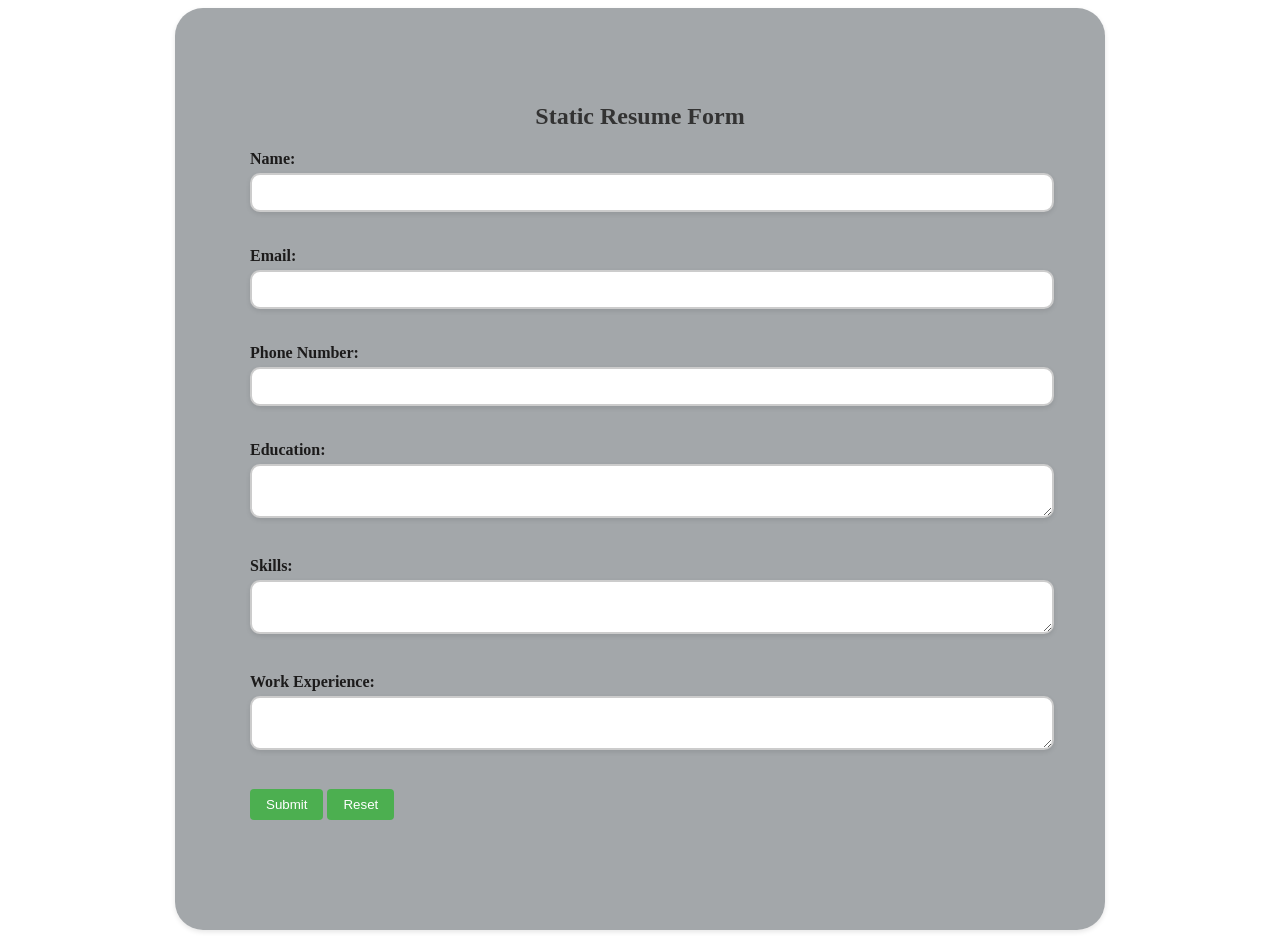
==== index.html @ 7383ae0a "first commit" ====
<!DOCTYPE html>
<html>
<head>
    <meta charset="utf-8">
    <title>Static Resume Form</title>
    <link rel="stylesheet" href="main.css">
</head>
<body>
    <div class="resume-form">
        <h2>Static Resume Form</h2>
        <form action="backend.php">
            <div class="form-group">
                <label for="name">Name:</label>
                <input type="text" id="name" name="name" required>
            </div>
            <div class="form-group">
                <label for="email">Email:</label>
                <input type="email" id="email" name="email" required>
            </div>
            <div class="form-group">
                <label for="contact">Phone Number:</label>
                <input type="text" id="contact" name="contact" required pattern="[0-9]{10}">
            </div>
            <div class="form-group">
                <label for="education">Education:</label>
                <textarea id="education" name="education" required></textarea>
            </div>
            <div class="form-group">
                <label for="skills">Skills:</label>
                <textarea id="skills" name="skills" required></textarea>
            </div>
            <div class="form-group">
                <label for="work-experience">Work Experience:</label>
                <textarea id="work-experience" name="work-experience" required></textarea>
            </div>
            <div class="form-group">
                <button type="submit">Submit</button>
                <button type="reset">Reset</button>
            </div>
        </form>
    </div>
    <script src="main.ts"></script>
</body>
</html>
---- main.css ----
.resume-form {
  max-width: 780px;
  margin: 0 auto;
  padding: 75px;
  background-color: #747a7fa8;
  border-radius: 28px;
  box-shadow: 0px 2px 5px rgba(0, 0, 0, 0.1);
  font-weight: bolder;
}

h2 {
  text-align: center;
  color: #333;
}

.form-group {
  margin-bottom: 35px;
}

label {
  display: block;
  margin-bottom: 5px;
  color: #1c1b1b;
}

input,
textarea {
  width: 100%;
  padding: 10px;
  border: 2px solid #ccc;
  border-radius: 10px;
  box-shadow: 0px 2px 5px rgba(0, 0, 0, 0.1);
}

button {
  padding: 8px 16px;
  background-color: #4caf50;
  color: white;
  border: none;
  border-radius: 4px;
  cursor: pointer;
  transition: background-color 0.3s ease-in-out;
}

button:hover {
  background-color: #3e8e41;
}
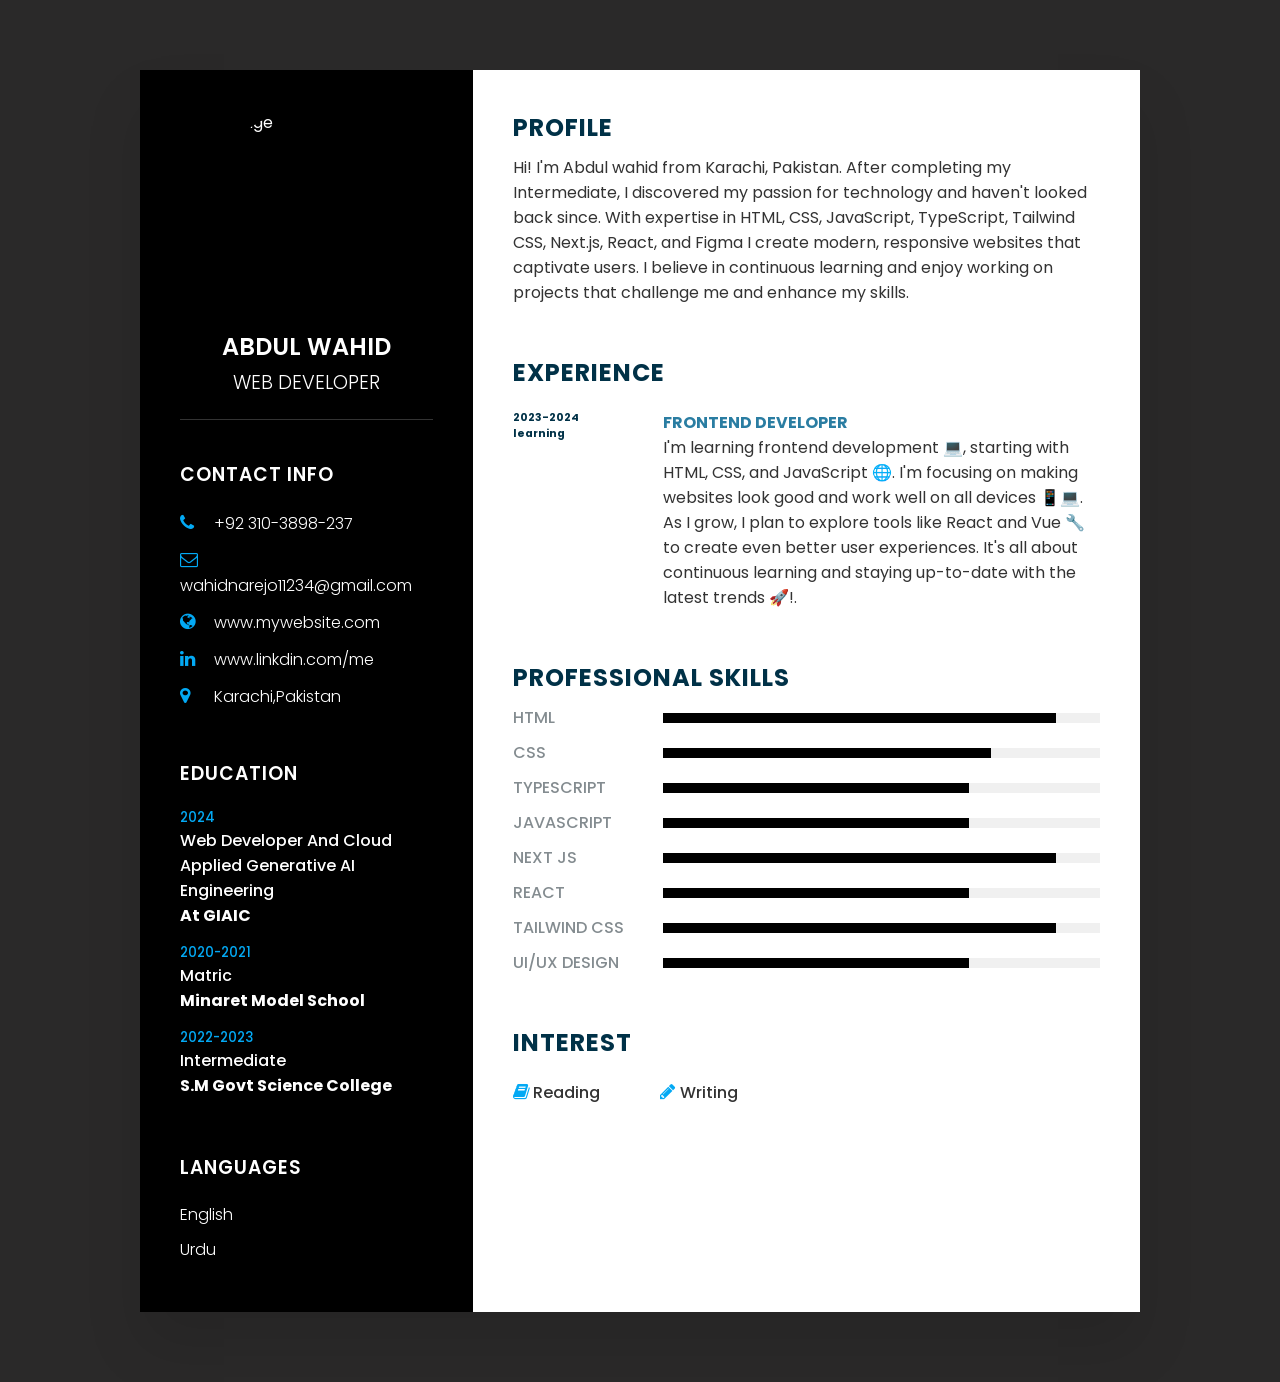
==== commit 701fa65b: "updated index.html" ====
--- a/index.html
+++ b/index.html
@@ -1,44 +1,171 @@
 <!DOCTYPE html>
-<html>
+<html lang="en">
 <head>
-    <meta charset="utf-8">
-    <title>Static Resume Form</title>
-    <link rel="stylesheet" href="main.css">
+    <meta charset="UTF-8">
+    <meta name="viewport" content="width=1, initial-scale=1.0">
+    <title>Static Resume Builder</title>
+    <link rel="stylesheet" href="https://cdnjs.cloudflare.com/ajax/libs/font-awesome/4.7.0/css/font-awesome.css" integrity="sha512-5A8nwdMOWrSz20fDsjczgUidUBR8liPYU+WymTZP1lmY9G6Oc7HlZv156XqnsgNUzTyMefFTcsFH/tnJE/+xBg==" crossorigin="anonymous" referrerpolicy="no-referrer" />
+    <link rel="stylesheet" href="style.css">
 </head>
+
 <body>
-    <div class="resume-form">
-        <h2>Static Resume Form</h2>
-        <form action="backend.php">
-            <div class="form-group">
-                <label for="name">Name:</label>
-                <input type="text" id="name" name="name" required>
+    <div class="container">
+        <div class="left_side">
+            <div class="profileText">
+                <div class="imgBx">
+                    <img src="goku.jpg" alt="Image">
+                </div>
+                <h2>Abdul Wahid <br><span>Web Developer</span></h2>
             </div>
-            <div class="form-group">
-                <label for="email">Email:</label>
-                <input type="email" id="email" name="email" required>
+            <div class="contactInfo">
+                <h3 class="title">Contact Info</h3>
+                <ul>
+                    <li>
+                       <span class="icon"> <i class="fa fa-phone" aria-hidden="true"></i></span>
+                       <span class="text">+92 310-3898-237</span>
+                    </li>
+                    <li>
+                        <span class="icon"><i class="fa fa-envelope-o" aria-hidden="true"></i></span>
+                        <span class="text">wahidnarejo11234@gmail.com</span>
+                     </li>
+                     <li>
+                        <span class="icon"><i class="fa fa-globe" aria-hidden="true"></i></span>
+                        <span class="text">www.mywebsite.com</span>
+                     </li>
+                     <li>
+                        <span class="icon"><i class="fa fa-linkedin" aria-hidden="true"></i></span>
+                        <span class="text">www.linkdin.com/me</span>
+                     </li>
+                     <li>
+                        <span class="icon"><i class="fa fa-map-marker" aria-hidden="true"></i></span>
+                        <span class="text">Karachi,Pakistan</span>
+                     </li>
+                </ul>
             </div>
-            <div class="form-group">
-                <label for="contact">Phone Number:</label>
-                <input type="text" id="contact" name="contact" required pattern="[0-9]{10}">
+
+            <div class="contactInfo education">
+                <h3 class="title">Education</h3>
+                <ul>
+                    <li>
+                       
+                            <h5> 2024 </h5>
+                            <h4>Web Developer And Cloud Applied Generative AI Engineering </h4>
+                            <h4> At GIAIC</h4>
+                           </li>
+                           <li>
+                      <h5>2020-2021</h5>
+                      <h4>Matric</h4>
+                      <h4>Minaret Model School</h4>
+                     </li>
+                    <li>
+                        <h5>2022-2023</h5>
+                        <h4>Intermediate</h4>
+                        <h4>S.M Govt Science College</h4>
+                       </li>
+                    
+                </ul>
+                
             </div>
-            <div class="form-group">
-                <label for="education">Education:</label>
-                <textarea id="education" name="education" required></textarea>
+            <div class="contactInfo language">
+                <h3 class="title">Languages</h3>
+                <ul>
+                    <li>
+                        <span class="text">English</span>
+                        <span class="percent">
+                        <div style="width:70%;"></div>
+                    </span>
+                    </li>
+                    <li>
+                        <span class="text">Urdu</span>
+                        <span class="percent">
+                        <div style="width:90%;"></div>
+                    </span>
+                    </li>
+                    
+                    </ul>
+                    </div>
+        </div>
+        <div class="right_side">
+            <div class="about">
+                <h2 class="title2">PROFILE</h2>
+                <p> Hi! I'm Abdul wahid from Karachi, Pakistan. After completing my Intermediate, I discovered my passion for technology and haven't looked back since. With expertise in HTML, CSS, JavaScript, TypeScript, Tailwind CSS, Next.js, React, and Figma I create modern, responsive websites that captivate users. I believe in continuous learning and enjoy working on projects that challenge me and enhance my skills.</p>
             </div>
-            <div class="form-group">
-                <label for="skills">Skills:</label>
-                <textarea id="skills" name="skills" required></textarea>
+            <div class="about">
+                <h2 class="title2">EXPERIENCE</h2>
+                <div class="box">
+                    <div class="year_company">
+                        <h6>2023-2024</h6>
+                        <h6>learning</h6>
+                    </div>
+                    <div class="text">
+                        <h4>Frontend Developer</h4>
+                        <p>I'm learning frontend development 💻, starting with HTML, CSS, and JavaScript 🌐. I'm focusing on making websites look good and work well on all devices 📱💻. As I grow, I plan to explore tools like React and Vue 🔧 to create even better user experiences. It's all about continuous learning and staying up-to-date with the latest trends 🚀!.</p>
+                    </div>
+
+                </div>
+
             </div>
-            <div class="form-group">
-                <label for="work-experience">Work Experience:</label>
-                <textarea id="work-experience" name="work-experience" required></textarea>
-            </div>
-            <div class="form-group">
-                <button type="submit">Submit</button>
-                <button type="reset">Reset</button>
-            </div>
-        </form>
+<div class="about skills">
+    <h2 class="title2">PROFESSIONAL SKILLS</h2>
+  <div class="box">
+    <h4>Html</h4>
+    <div class="percent">
+        <div style="width:90%;"></div>
     </div>
-    <script src="main.ts"></script>
+  </div>
+  <div class="box">
+    <h4>Css</h4>
+    <div class="percent">
+        <div style="width:75%;"></div>
+    </div>
+  </div>
+  <div class="box">
+    <h4>TypeScript</h4>
+    <div class="percent">
+        <div style="width:70%;"></div>
+    </div>
+  </div>
+  <div class="box">
+    <h4>JavaScript</h4>
+    <div class="percent">
+        <div style="width:70%;"></div>
+    </div>
+  </div>
+  <div class="box">
+    <h4>Next JS</h4>
+    <div class="percent">
+        <div style="width:90%;"></div>
+    </div>
+  </div>
+  <div class="box">
+    <h4>React</h4>
+    <div class="percent">
+        <div style="width:70%;"></div>
+    </div>
+  </div>
+  <div class="box">
+    <h4>Tailwind Css</h4>
+    <div class="percent">
+        <div style="width:90%;"></div>
+    </div>
+  </div>
+  <div class="box">
+    <h4>UI/UX Design</h4>
+    <div class="percent">
+        <div style="width:70%;"></div>
+    </div>
+  </div>
+</div>
+<div class="about interest">
+<h2 class="title2">INTEREST</h2>
+<ul>
+    <li><i class="fa fa-book" aria-hidden="true"></i>Reading</li>
+    <li><i class="fa fa-pencil" aria-hidden="true"></i>Writing</li>
+  
+</ul>
+</div>
+        </div>
+    </div>
+    
 </body>
 </html>
--- a/style.css
+++ b/style.css
@@ -0,0 +1,298 @@
+@import url('https://fonts.googleapis.com/css?family=Poppins:200,300,400,500,600,700,800,900&display=swap');
+
+* {
+    margin: 0;
+    padding: 0;
+    box-sizing: border-box;
+    font-family: 'Poppins', sans-serif;
+}
+
+body {
+    background: rgb(42, 41, 41);
+    display: flex;
+    justify-content: center;
+    align-items: center;
+    min-height: 100vh;
+    padding: 20px;
+}
+
+.container {
+    position: relative;
+    width: 100%;
+    max-width: 1000px;
+    min-height: 1000px;
+    margin: 50px;
+    background-color: #fff;
+    display: grid;
+    grid-template-columns: 1fr 2fr;
+    box-shadow: 0 35px 55px rgba(0, 0, 0, 0.1);
+}
+
+.container .left_side {
+    position: relative;
+    background: #000000;
+    padding: 40px;
+    color: #fff;
+}
+
+.profileText {
+    position: relative;
+    display: flex;
+    flex-direction: column;
+    align-items: center;
+    padding-bottom: 20px;
+    border-bottom: 1px solid rgba(255, 255, 255, 0.2);
+}
+
+.profileText .imgBx {
+    position: relative;
+    width: 200px;
+    height: 200px;
+    border-radius: 50%;
+    overflow: hidden;
+}
+
+.profileText .imgBx img {
+    position: absolute;
+    top: 0;
+    left: 0;
+    width: 100%;
+    height: 100%;
+    object-fit: cover;
+}
+
+.profileText h2 {
+    font-size: 1.5em;
+    margin-top: 20px;
+    text-transform: uppercase;
+    text-align: center;
+    font-weight: 600;
+    line-height: 1.4em;
+}
+
+.profileText h2 span {
+    font-size: 0.8em;
+    font-weight: 300;
+}
+
+.contactInfo {
+    padding-top: 40px;
+}
+
+.title {
+    text-transform: uppercase;
+    font-weight: 600;
+    letter-spacing: 1px;
+    margin-bottom: 20px;
+}
+
+.contactInfo ul {
+    position: relative;
+}
+
+.contactInfo ul li {
+    position: relative;
+    list-style: none;
+    margin: 10px 0;
+    cursor: pointer;
+}
+
+.contactInfo ul li .icon {
+    display: inline-block;
+    width: 30px;
+    font-size: 18px;
+    color: #03a9f4;
+}
+
+.contactInfo ul li span {
+    font-weight: 300;
+}
+
+.contactInfo.education li {
+    margin-bottom: 15px;
+}
+
+.contactInfo.education h5 {
+    color: #03a9f4;
+    font-weight: 500;
+}
+
+.contactInfo.education h4:nth-child(2) {
+    font-weight: 500;
+}
+
+.contactInfo.language .percent {
+    width: 100%;
+    height: 6px;
+    background: #081921;
+    margin-top: 5px;
+}
+
+.contactInfo.language .percent div {
+    width: 100%;
+    background: #03a9f4;
+}
+
+.container .right_side {
+    position: relative;
+    background: #fff;
+    padding: 40px;
+    color: #003147;
+}
+
+.about {
+    margin-bottom: 50px;
+}
+
+.about:last-child {
+    margin-bottom: 0;
+}
+
+.title2 {
+    text-transform: uppercase;
+    letter-spacing: 1px;
+    margin-bottom: 10px;
+    color: #003147;
+}
+
+p {
+    color: #333;
+}
+
+.about .box {
+    display: flex;
+    margin: 20px 0;
+}
+
+.about .box .year_company {
+    min-width: 150px;
+}
+
+.about .box .year_company h5 {
+    text-transform: uppercase;
+    color: #848c90;
+    font-weight: 600;
+}
+
+.about .box .text h4 {
+    text-transform: uppercase;
+    color: #2a7da2;
+    font-size: 16px;
+}
+
+.skills .box {
+    display: grid;
+    grid-template-columns: 150px 1fr;
+    align-items: center;
+    margin: 10px 0;
+}
+
+.skills .box h4 {
+    text-transform: uppercase;
+    color: #848c90;
+    font-weight: 500;
+}
+
+.skills .box .percent {
+    position: relative;
+    height: 10px;
+    background: #f0f0f0;
+}
+
+.skills .box .percent div {
+    position: absolute;
+    top: 0;
+    left: 0;
+    height: 100%;
+    background: #000000;
+}
+
+.interest ul {
+    display: grid;
+    grid-template-columns: repeat(4, 1fr);
+}
+
+.interest ul li {
+    list-style: none;
+    color: #333;
+    font-weight: 500;
+    margin: 10px 0;
+}
+
+.interest ul li .fa {
+    color: #03a9f4;
+    font-size: 18px;
+    width: 20px;
+}
+
+/* Responsive Styles */
+@media (max-width: 1000px) {
+    .container {
+        margin: 10px;
+        grid-template-columns: 1fr;
+    }
+    
+    .interest ul {
+        grid-template-columns: repeat(2, 1fr);
+    }
+
+    .skills .box {
+        grid-template-columns: 1fr;
+    }
+    
+    .skills .box h4 {
+        font-size: 14px;
+    }
+    
+    .profileText h2 {
+        font-size: 1.2em;
+    }
+}
+
+@media (max-width: 600px) {
+    body {
+        padding: 10px;
+    }
+
+    .container {
+        margin: 10px;
+        grid-template-columns: 1fr;
+    }
+
+    .profileText h2 {
+        font-size: 1.1em;
+    }
+
+    .profileText .imgBx {
+        width: 150px;
+        height: 150px;
+    }
+
+    .about .box {
+        flex-direction: column;
+    }
+
+    .about .box .year_company {
+        margin-bottom: 5px;
+    }
+
+    .interest ul {
+        grid-template-columns: 1fr;
+    }
+
+    .skills .box {
+        grid-template-columns: 1fr;
+    }
+
+    .contactInfo ul li {
+        font-size: 14px;
+    }
+
+    .skills .box h4 {
+        font-size: 14px;
+    }
+
+    .title, .title2 {
+        font-size: 16px;
+    }
+}
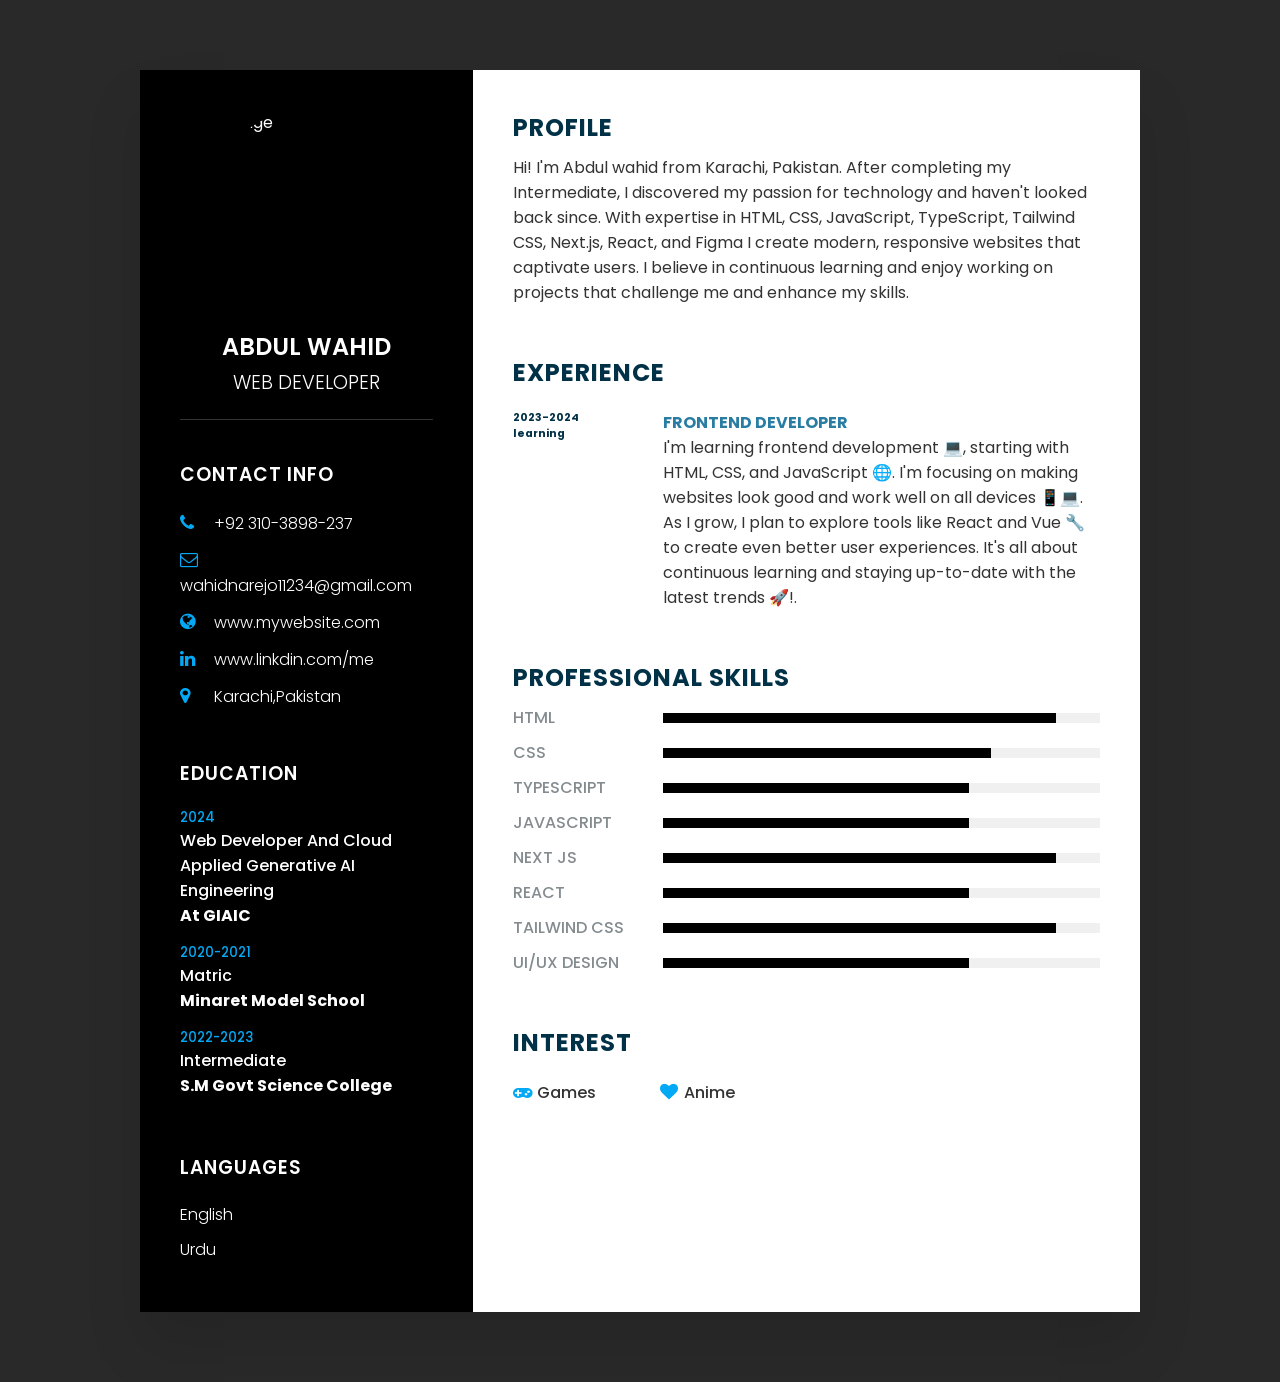
==== commit 945e2f93: "updated index.html" ====
--- a/index.html
+++ b/index.html
@@ -159,8 +159,8 @@
 <div class="about interest">
 <h2 class="title2">INTEREST</h2>
 <ul>
-    <li><i class="fa fa-book" aria-hidden="true"></i>Reading</li>
-    <li><i class="fa fa-pencil" aria-hidden="true"></i>Writing</li>
+    <li><i class="fa fa-gamepad" aria-hidden="true"></i> Games</li>
+    <li><i class="fa fa-heart" aria-hidden="true"></i> Anime</li>
   
 </ul>
 </div>
